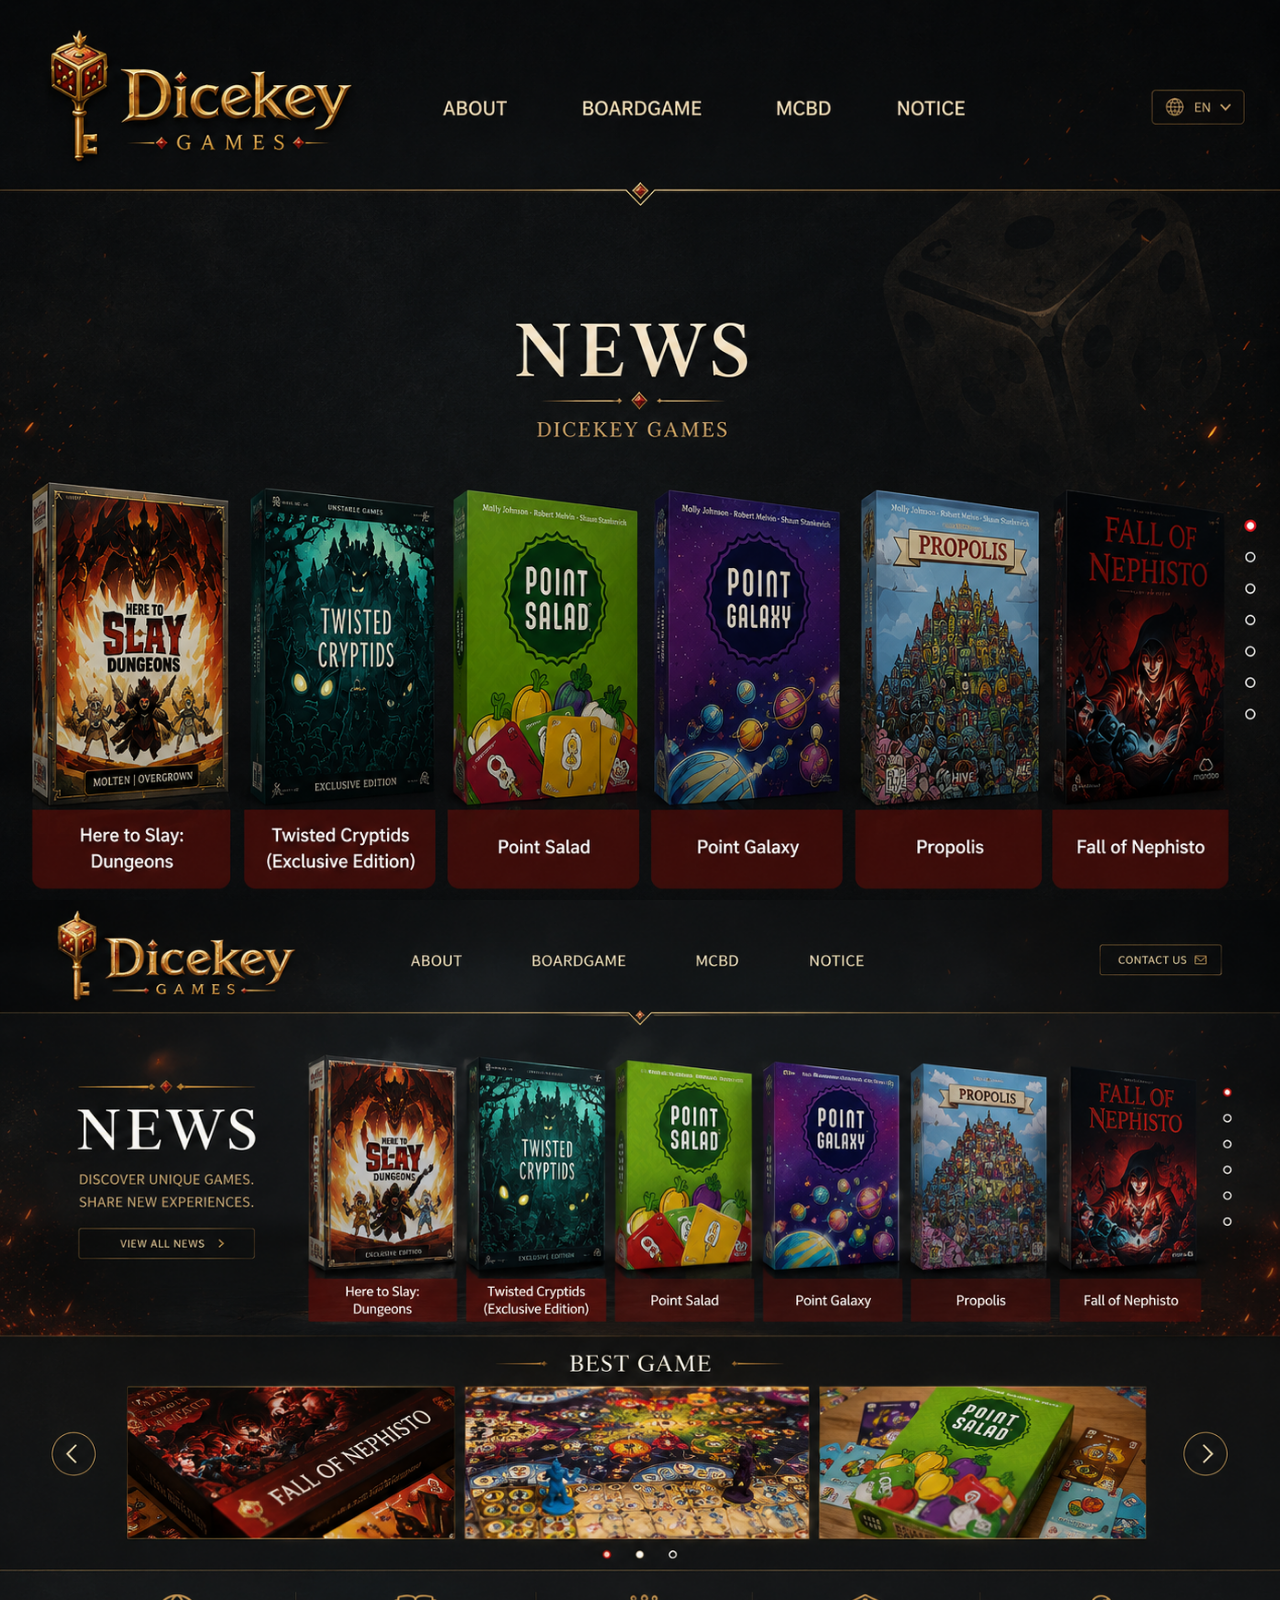
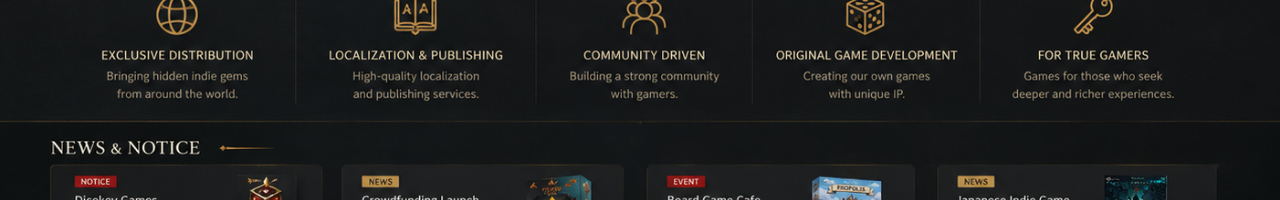
==== index.html @ 245e8b47 "Add files via upload" ====
<!DOCTYPE html>
<html lang="en">
<head>
  <meta charset="UTF-8" />
  <meta name="viewport" content="width=device-width, initial-scale=1.0" />
  <title>Dicekey Games</title>
  <link rel="stylesheet" href="style.css" />
</head>
<body>
  <main class="site">
    <section class="hero first" aria-label="Dicekey Games main news page"></section>
    <section class="hero second" aria-label="Dicekey Games detailed homepage section"></section>
  </main>
</body>
</html>
---- style.css ----
* {
  box-sizing: border-box;
}

html,
body {
  margin: 0;
  padding: 0;
  background: #050505;
  scroll-behavior: smooth;
}

body {
  overflow-x: hidden;
}

.site {
  width: 100%;
}

.hero {
  width: 100vw;
  min-height: 100vh;
  background-position: center top;
  background-repeat: no-repeat;
  background-size: cover;
}

.first {
  background-image: url("assets/first-view.png");
}

.second {
  background-image: url("assets/scroll-view.png");
}

@media (max-width: 900px) {
  .hero {
    min-height: 62vw;
    background-size: contain;
    background-color: #050505;
  }
}
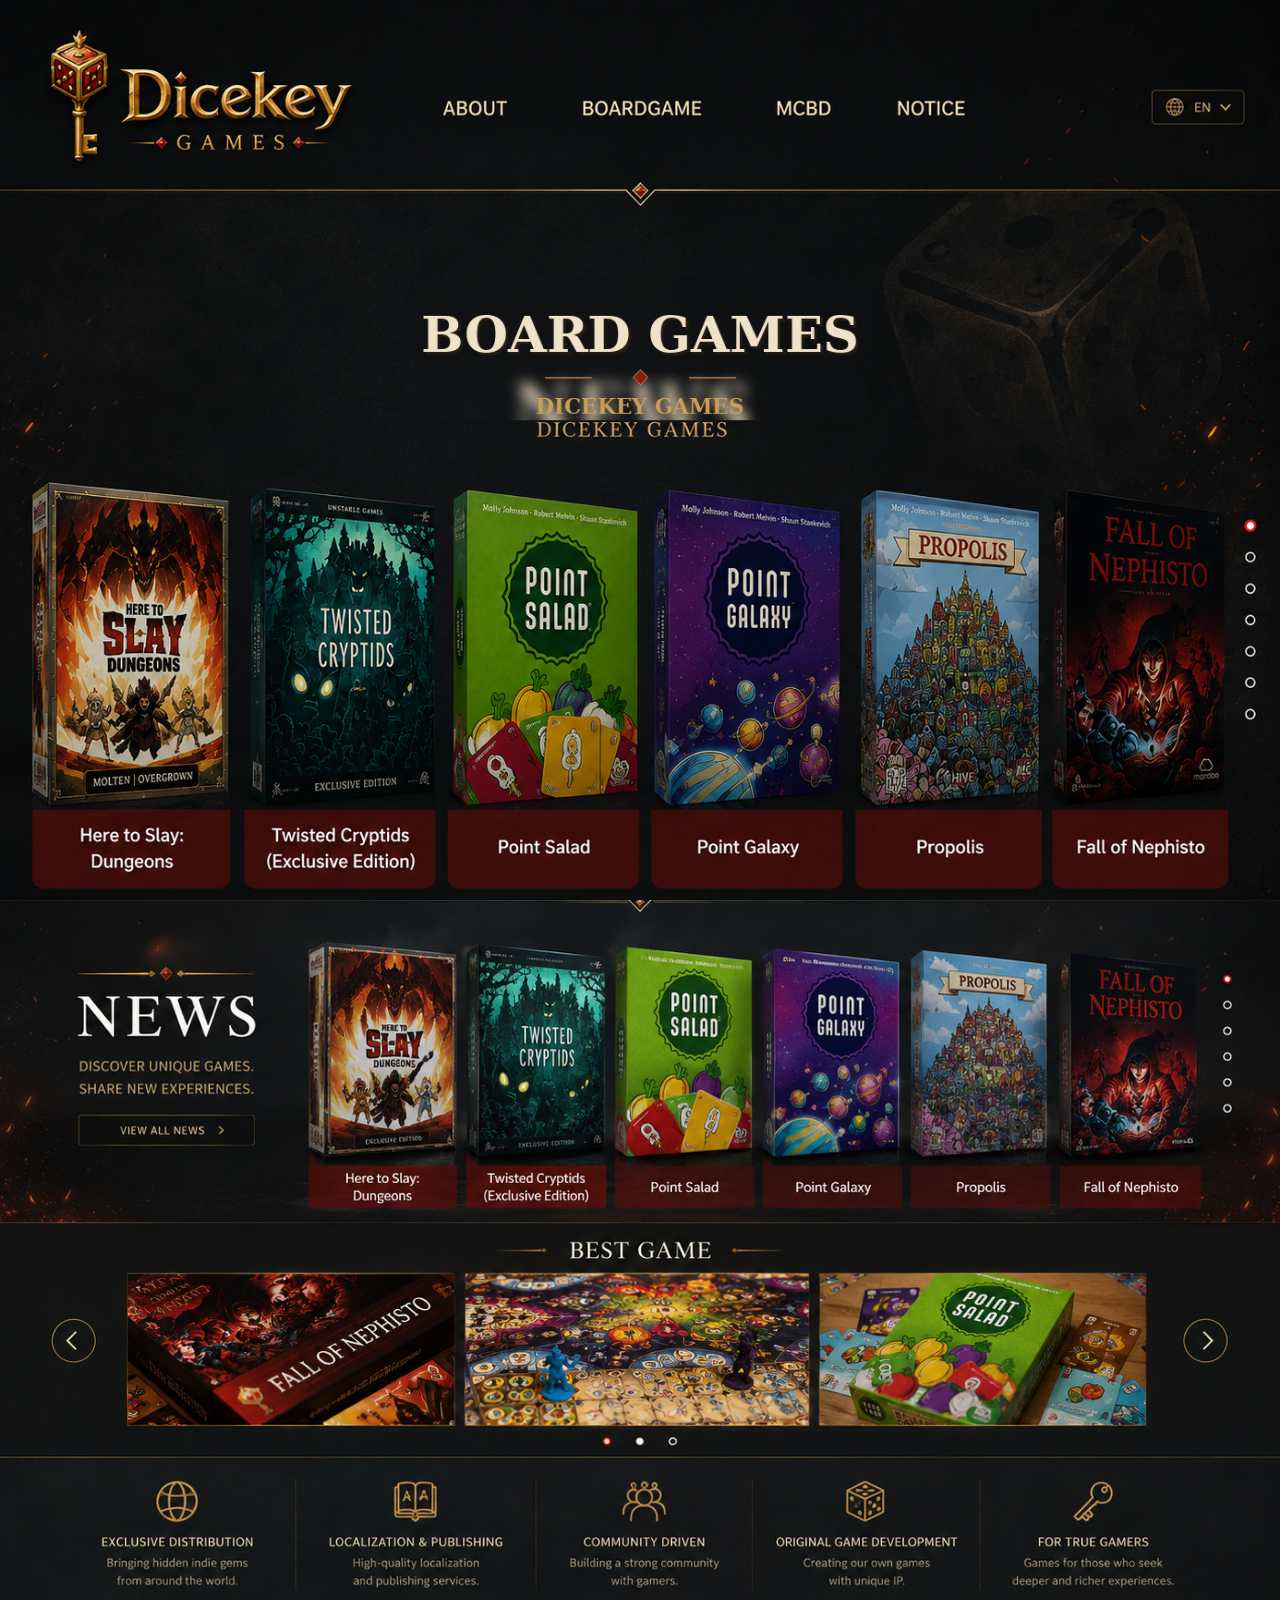
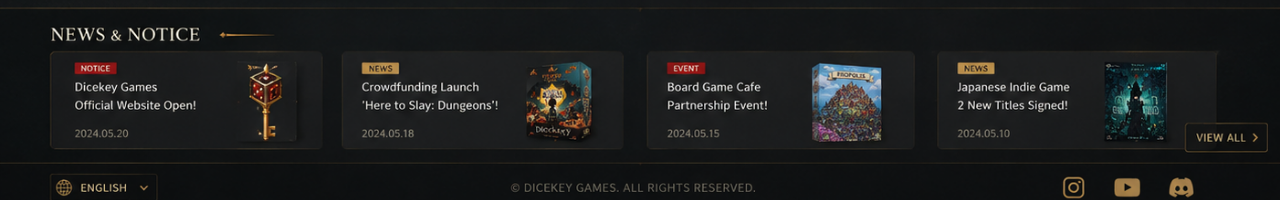
==== commit 2d9f9a21: "Add files via upload" ====
--- a/index.html
+++ b/index.html
@@ -6,9 +6,11 @@
   <title>Dicekey Games</title>
   <link rel="stylesheet" href="style.css" />
 </head>
-<body>
+<body class="home-page">
+  <a class="hotspot about-link" href="about.html" aria-label="Go to About Dicekey Games"></a>
+
   <main class="site">
-    <section class="hero first" aria-label="Dicekey Games main news page"></section>
+    <section class="hero first" aria-label="Dicekey Games board games page"></section>
     <section class="hero second" aria-label="Dicekey Games detailed homepage section"></section>
   </main>
 </body>
--- a/style.css
+++ b/style.css
@@ -1,43 +1,298 @@
-* {
-  box-sizing: border-box;
-}
-
-html,
-body {
+* { box-sizing: border-box; }
+
+html, body {
   margin: 0;
   padding: 0;
   background: #050505;
+  color: #f5ead0;
   scroll-behavior: smooth;
-}
-
-body {
-  overflow-x: hidden;
-}
-
-.site {
-  width: 100%;
-}
+  font-family: Georgia, 'Times New Roman', serif;
+}
+
+body { overflow-x: hidden; }
+
+.site { width: 100%; }
 
 .hero {
   width: 100vw;
-  min-height: 100vh;
   background-position: center top;
   background-repeat: no-repeat;
   background-size: cover;
 }
 
 .first {
+  min-height: 100vh;
   background-image: url("assets/first-view.png");
 }
 
 .second {
+  min-height: 100vh;
   background-image: url("assets/scroll-view.png");
+}
+
+.hotspot {
+  position: fixed;
+  z-index: 50;
+  display: block;
+  background: transparent;
+}
+
+.about-link {
+  left: 32.5vw;
+  top: 8.8vh;
+  width: 7.5vw;
+  height: 4vh;
+}
+
+.about-page {
+  min-height: 100vh;
+  background:
+    radial-gradient(circle at 80% 20%, rgba(146, 91, 31, 0.18), transparent 34%),
+    radial-gradient(circle at 8% 36%, rgba(142, 18, 15, 0.2), transparent 30%),
+    linear-gradient(180deg, #070707 0%, #11100e 52%, #050505 100%);
+}
+
+.about-page::before {
+  content: "";
+  position: fixed;
+  inset: 0;
+  pointer-events: none;
+  background-image: url("assets/first-view.png");
+  background-size: cover;
+  background-position: center top;
+  opacity: 0.16;
+  filter: blur(1px);
+}
+
+.about-header {
+  position: relative;
+  z-index: 2;
+  display: flex;
+  align-items: center;
+  justify-content: space-between;
+  padding: 34px 6vw 28px;
+  border-bottom: 1px solid rgba(194, 150, 78, 0.45);
+  background: rgba(6, 6, 6, 0.72);
+  backdrop-filter: blur(8px);
+}
+
+.brand {
+  display: flex;
+  align-items: center;
+  gap: 14px;
+  color: #d8a650;
+  text-decoration: none;
+  font-size: clamp(28px, 3.8vw, 54px);
+  font-weight: 700;
+  letter-spacing: 1px;
+  text-shadow: 0 0 18px rgba(209, 126, 33, 0.35);
+}
+
+.brand-icon {
+  color: #9f1310;
+  font-size: 24px;
+  border: 1px solid #c99a4f;
+  padding: 5px 8px;
+  transform: rotate(45deg);
+}
+
+.brand-text small {
+  display: block;
+  font-size: 14px;
+  letter-spacing: 10px;
+  color: #d6b36e;
+  margin-left: 8px;
+}
+
+.about-nav {
+  display: flex;
+  gap: 48px;
+  font-family: Arial, sans-serif;
+  font-weight: 700;
+  font-size: 15px;
+}
+
+.about-nav a,
+.contact-btn,
+.about-footer a {
+  color: #ead8a9;
+  text-decoration: none;
+}
+
+.contact-btn {
+  border: 1px solid rgba(208, 165, 83, 0.7);
+  padding: 12px 20px;
+  font-family: Arial, sans-serif;
+  font-size: 13px;
+  border-radius: 3px;
+}
+
+.about-main {
+  position: relative;
+  z-index: 1;
+  max-width: 1180px;
+  margin: 0 auto;
+  padding: 80px 28px 60px;
+}
+
+.about-hero {
+  text-align: center;
+  padding: 78px 40px 86px;
+  border: 1px solid rgba(201, 154, 79, 0.35);
+  background: linear-gradient(180deg, rgba(20, 17, 14, 0.86), rgba(8, 8, 8, 0.72));
+  box-shadow: 0 30px 80px rgba(0,0,0,0.5);
+}
+
+.eyebrow {
+  margin: 0 0 18px;
+  color: #c99a4f;
+  font-family: Arial, sans-serif;
+  font-size: 14px;
+  font-weight: 700;
+  letter-spacing: 4px;
+}
+
+.about-hero h1 {
+  margin: 0;
+  font-size: clamp(42px, 7vw, 86px);
+  line-height: 1.02;
+  color: #fff1d0;
+  text-shadow: 0 0 24px rgba(183, 91, 24, 0.32);
+}
+
+.lead {
+  max-width: 860px;
+  margin: 28px auto 0;
+  font-family: Arial, sans-serif;
+  font-size: 19px;
+  line-height: 1.75;
+  color: #d8d0c4;
+}
+
+.mission-grid {
+  display: grid;
+  grid-template-columns: repeat(4, 1fr);
+  gap: 18px;
+  margin: 34px 0;
+}
+
+.mission-grid article,
+.process-card,
+.quote-section {
+  background: rgba(18, 18, 17, 0.86);
+  border: 1px solid rgba(201, 154, 79, 0.28);
+  box-shadow: 0 18px 50px rgba(0,0,0,0.35);
+}
+
+.mission-grid article {
+  padding: 28px 24px;
+  min-height: 250px;
+}
+
+.mission-grid span {
+  display: inline-block;
+  color: #e04437;
+  font-family: Arial, sans-serif;
+  font-weight: 800;
+  margin-bottom: 20px;
+}
+
+.mission-grid h2,
+.strategy-section h2,
+.process-card h3,
+.quote-section h2 {
+  margin: 0 0 14px;
+  color: #fff0cc;
+}
+
+.mission-grid p,
+.strategy-section p,
+.process-card li,
+.quote-section p {
+  font-family: Arial, sans-serif;
+  line-height: 1.65;
+  color: #cfc7ba;
+}
+
+.strategy-section {
+  display: grid;
+  grid-template-columns: 1.1fr 0.9fr;
+  gap: 28px;
+  align-items: stretch;
+  margin-top: 34px;
+}
+
+.strategy-section > div:first-child {
+  padding: 44px;
+}
+
+.strategy-section h2 {
+  font-size: clamp(30px, 4vw, 52px);
+}
+
+.process-card {
+  padding: 38px;
+}
+
+.process-card ol {
+  margin: 18px 0 0;
+  padding-left: 22px;
+}
+
+.process-card li { margin-bottom: 14px; }
+
+.quote-section {
+  text-align: center;
+  margin-top: 34px;
+  padding: 54px 42px;
+}
+
+.quote-section h2 {
+  font-size: clamp(28px, 4.4vw, 52px);
+}
+
+.about-footer {
+  position: relative;
+  z-index: 2;
+  display: flex;
+  justify-content: space-between;
+  align-items: center;
+  padding: 28px 6vw;
+  border-top: 1px solid rgba(194, 150, 78, 0.35);
+  color: #9c8a68;
+  font-family: Arial, sans-serif;
+  font-size: 13px;
 }
 
 @media (max-width: 900px) {
   .hero {
-    min-height: 62vw;
+    min-height: 72vw;
     background-size: contain;
     background-color: #050505;
   }
-}
+
+  .about-link {
+    left: 31vw;
+    top: 5.8vw;
+    width: 12vw;
+    height: 4vw;
+  }
+
+  .about-header,
+  .about-footer {
+    flex-direction: column;
+    gap: 22px;
+    text-align: center;
+  }
+
+  .about-nav {
+    flex-wrap: wrap;
+    justify-content: center;
+    gap: 22px;
+  }
+
+  .mission-grid,
+  .strategy-section {
+    grid-template-columns: 1fr;
+  }
+}
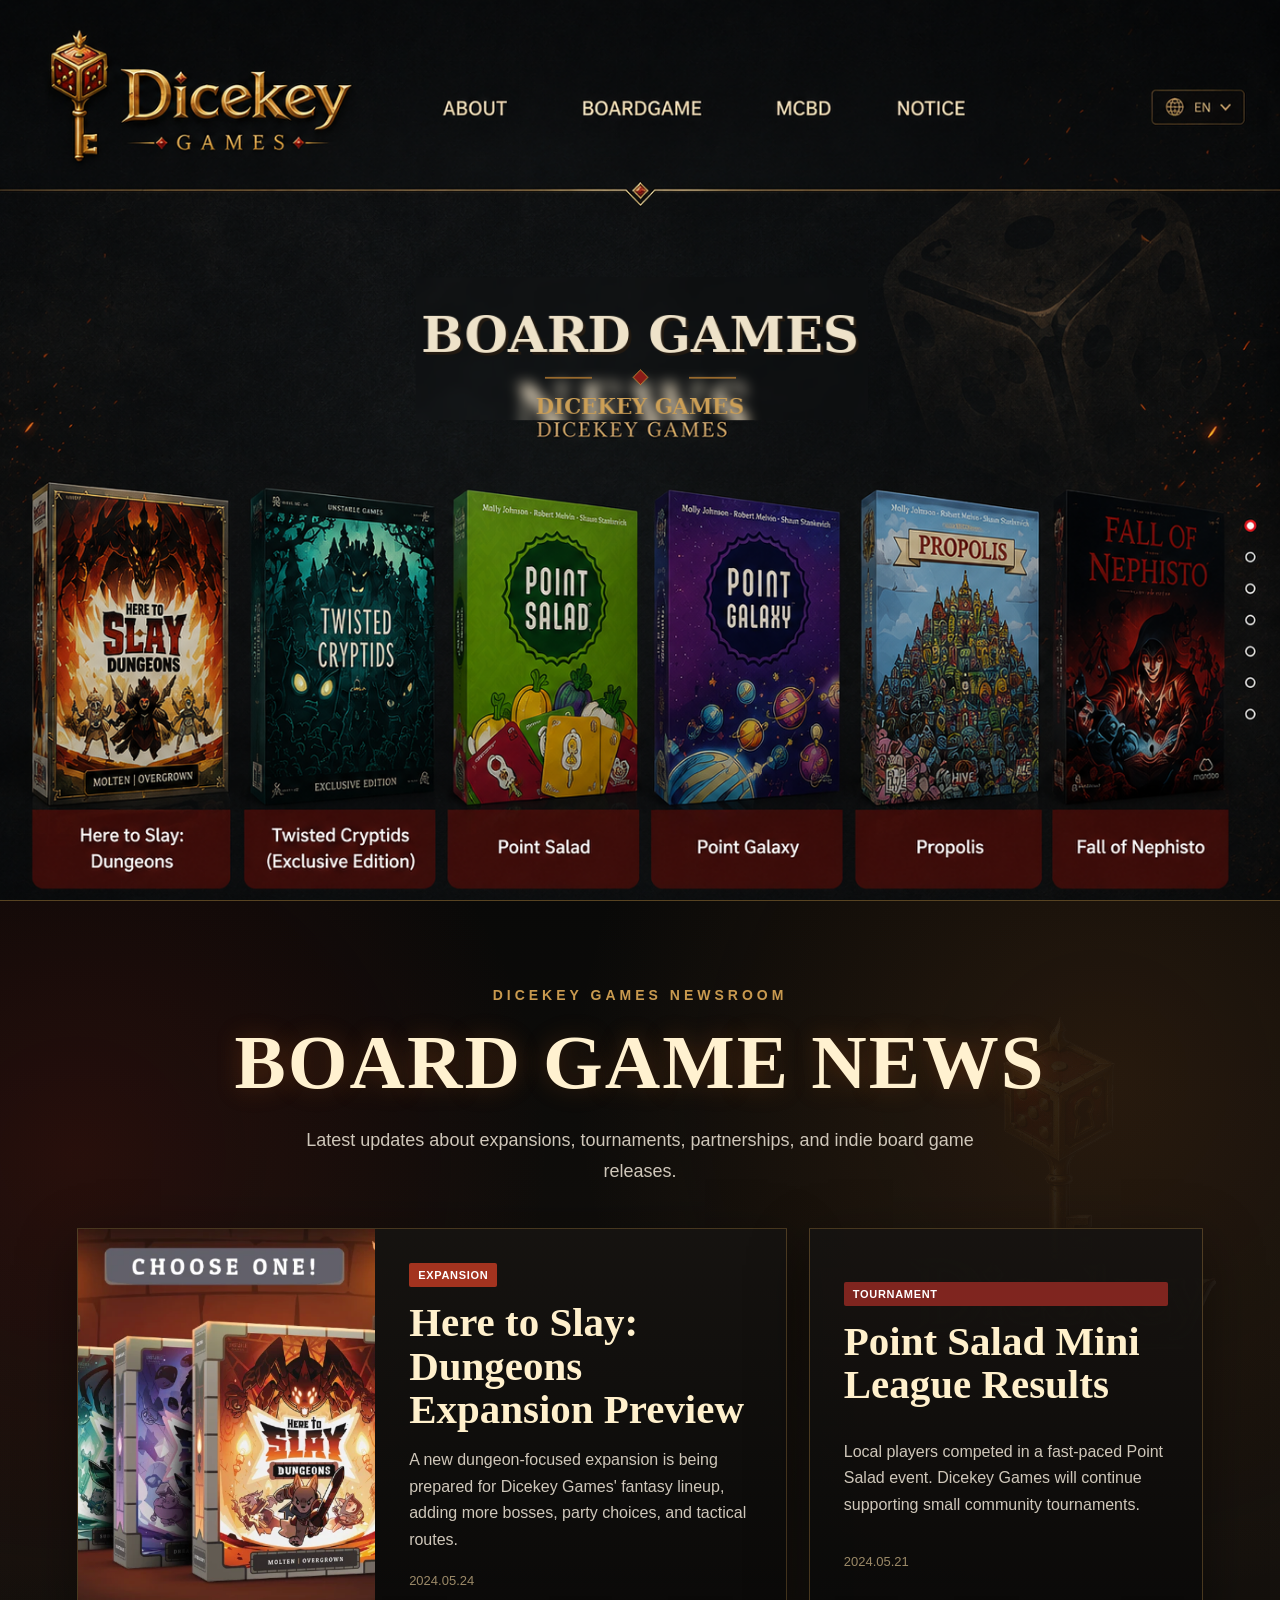
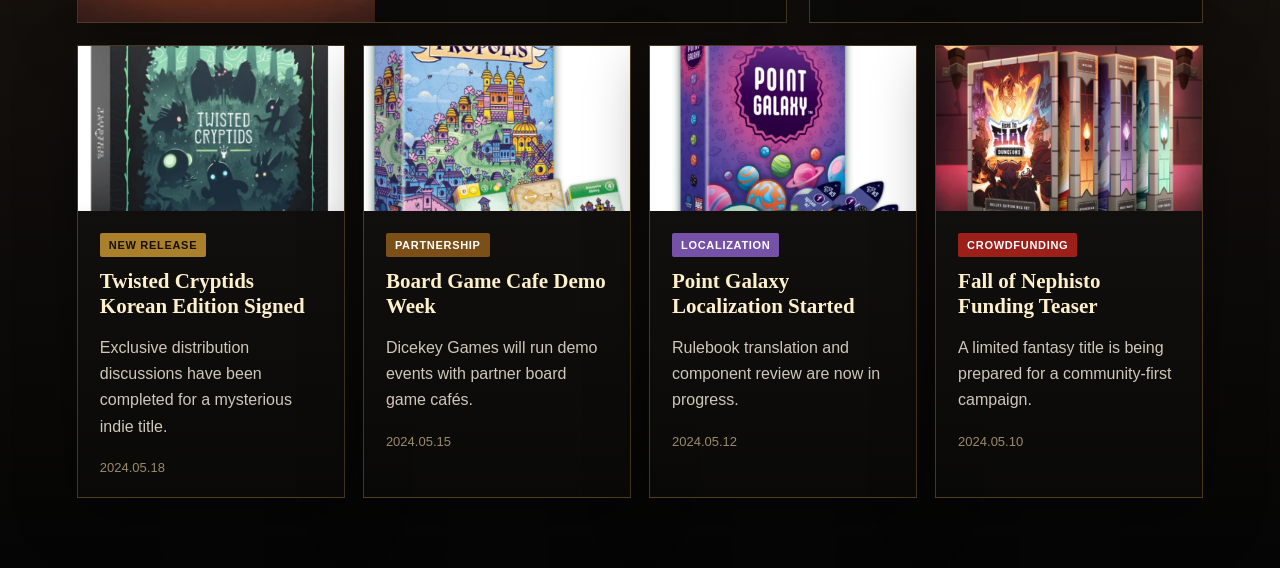
==== commit 432ce2fa: "Add files via upload" ====
--- a/index.html
+++ b/index.html
@@ -8,10 +8,78 @@
 </head>
 <body class="home-page">
   <a class="hotspot about-link" href="about.html" aria-label="Go to About Dicekey Games"></a>
+  <a class="hotspot boardgame-link" href="boardgame.html" aria-label="Go to Boardgame"></a>
+  <a class="hotspot mcbd-link" href="mcbd.html" aria-label="Go to MCBD"></a>
+  <a class="hotspot notice-link" href="notice.html" aria-label="Go to Notice"></a>
 
   <main class="site">
     <section class="hero first" aria-label="Dicekey Games board games page"></section>
-    <section class="hero second" aria-label="Dicekey Games detailed homepage section"></section>
+
+    <section class="board-news" aria-label="Board game news section">
+      <div class="news-inner">
+        <p class="eyebrow">DICEKEY GAMES NEWSROOM</p>
+        <h1>BOARD GAME NEWS</h1>
+        <p class="news-lead">Latest updates about expansions, tournaments, partnerships, and indie board game releases.</p>
+
+        <div class="news-grid-large">
+          <article class="feature-news">
+            <img src="assets/game-1.png" alt="Here to Slay Dungeons box" />
+            <div>
+              <span class="tag expansion">EXPANSION</span>
+              <h2>Here to Slay: Dungeons Expansion Preview</h2>
+              <p>A new dungeon-focused expansion is being prepared for Dicekey Games' fantasy lineup, adding more bosses, party choices, and tactical routes.</p>
+              <time>2024.05.24</time>
+            </div>
+          </article>
+
+          <article class="feature-news dark-card">
+            <span class="tag tournament">TOURNAMENT</span>
+            <h2>Point Salad Mini League Results</h2>
+            <p>Local players competed in a fast-paced Point Salad event. Dicekey Games will continue supporting small community tournaments.</p>
+            <time>2024.05.21</time>
+          </article>
+        </div>
+
+        <div class="news-cards">
+          <article>
+            <img src="assets/game-2.png" alt="Twisted Cryptids box" />
+            <div>
+              <span class="tag release">NEW RELEASE</span>
+              <h3>Twisted Cryptids Korean Edition Signed</h3>
+              <p>Exclusive distribution discussions have been completed for a mysterious indie title.</p>
+              <time>2024.05.18</time>
+            </div>
+          </article>
+          <article>
+            <img src="assets/game-5.png" alt="Propolis box" />
+            <div>
+              <span class="tag partnership">PARTNERSHIP</span>
+              <h3>Board Game Cafe Demo Week</h3>
+              <p>Dicekey Games will run demo events with partner board game cafés.</p>
+              <time>2024.05.15</time>
+            </div>
+          </article>
+          <article>
+            <img src="assets/game-4.png" alt="Point Galaxy box" />
+            <div>
+              <span class="tag localization">LOCALIZATION</span>
+              <h3>Point Galaxy Localization Started</h3>
+              <p>Rulebook translation and component review are now in progress.</p>
+              <time>2024.05.12</time>
+            </div>
+          </article>
+          <article>
+            <img src="assets/game-6.png" alt="Fall of Nephisto box" />
+            <div>
+              <span class="tag crowdfunding">CROWDFUNDING</span>
+              <h3>Fall of Nephisto Funding Teaser</h3>
+              <p>A limited fantasy title is being prepared for a community-first campaign.</p>
+              <time>2024.05.10</time>
+            </div>
+          </article>
+        </div>
+      </div>
+    </section>
   </main>
 </body>
 </html>
--- a/style.css
+++ b/style.css
@@ -296,3 +296,338 @@
     grid-template-columns: 1fr;
   }
 }
+
+/* ===== Revised multi-page structure ===== */
+.boardgame-link { left: 43vw; top: 8.8vh; width: 10vw; height: 4vh; }
+.mcbd-link { left: 57.2vw; top: 8.8vh; width: 6.5vw; height: 4vh; }
+.notice-link { left: 68vw; top: 8.8vh; width: 7.5vw; height: 4vh; }
+
+.sub-page {
+  min-height: 100vh;
+  background:
+    radial-gradient(circle at 82% 18%, rgba(143, 86, 28, 0.18), transparent 34%),
+    radial-gradient(circle at 8% 35%, rgba(150, 35, 22, 0.18), transparent 28%),
+    linear-gradient(180deg, #050505 0%, #12100d 50%, #050505 100%);
+  color: #f7ecd0;
+}
+.sub-page::before {
+  content: "";
+  position: fixed;
+  inset: 0;
+  pointer-events: none;
+  background-image: url("assets/first-view.png");
+  background-size: cover;
+  background-position: center top;
+  opacity: 0.12;
+  filter: blur(1.2px);
+}
+.page-header {
+  position: sticky;
+  top: 0;
+  z-index: 20;
+  display: grid;
+  grid-template-columns: 250px 1fr 150px;
+  align-items: center;
+  gap: 28px;
+  min-height: 112px;
+  padding: 12px 6vw;
+  border-bottom: 1px solid rgba(203, 155, 75, 0.45);
+  background: rgba(4, 4, 4, 0.88);
+  backdrop-filter: blur(10px);
+}
+.logo-link {
+  display: flex;
+  align-items: center;
+  height: 86px;
+  overflow: visible;
+  text-decoration: none;
+}
+.logo-link img {
+  display: block;
+  width: 220px;
+  height: 82px;
+  object-fit: contain;
+  object-position: left center;
+  filter: drop-shadow(0 0 10px rgba(204, 132, 34, 0.28));
+}
+.page-nav {
+  display: flex;
+  justify-content: center;
+  gap: clamp(24px, 5vw, 70px);
+  font-family: Arial, sans-serif;
+  font-weight: 800;
+  letter-spacing: .3px;
+}
+.page-nav a {
+  color: #ead8a9;
+  text-decoration: none;
+  transition: color .2s ease;
+}
+.page-nav a:hover { color: #f25445; }
+.contact-btn {
+  justify-self: end;
+  border: 1px solid rgba(208, 165, 83, 0.75);
+  padding: 14px 20px;
+  color: #ead8a9;
+  text-decoration: none;
+  font-family: Arial, sans-serif;
+  font-weight: 700;
+  font-size: 13px;
+  border-radius: 4px;
+  white-space: nowrap;
+}
+.page-main {
+  position: relative;
+  z-index: 1;
+  max-width: 1180px;
+  margin: 0 auto;
+  padding: 82px 28px 68px;
+}
+.intro-panel {
+  text-align: center;
+  padding: 76px 44px 82px;
+  border: 1px solid rgba(201, 154, 79, 0.38);
+  background: linear-gradient(180deg, rgba(20, 17, 14, 0.88), rgba(8, 8, 8, 0.72));
+  box-shadow: 0 30px 80px rgba(0,0,0,.5);
+}
+.intro-panel.compact { padding: 60px 42px; }
+.intro-panel h1 {
+  margin: 0;
+  font-size: clamp(42px, 7vw, 84px);
+  line-height: 1.03;
+  color: #fff1d0;
+  text-shadow: 0 0 24px rgba(183,91,24,.32);
+}
+.intro-panel.compact h1 { font-size: clamp(38px, 5.6vw, 68px); }
+.split-section {
+  display: grid;
+  grid-template-columns: 1.1fr .9fr;
+  gap: 28px;
+  margin-top: 34px;
+}
+.split-section > div:first-child,
+.timeline,
+.notice-list article,
+.game-grid article {
+  background: rgba(18,18,17,.88);
+  border: 1px solid rgba(201,154,79,.28);
+  box-shadow: 0 18px 50px rgba(0,0,0,.35);
+}
+.split-section > div:first-child { padding: 44px; }
+.split-section h2, .timeline h2 { font-size: clamp(30px,4vw,52px); margin: 0 0 18px; color: #fff0cc; }
+.game-grid {
+  display: grid;
+  grid-template-columns: repeat(3, 1fr);
+  gap: 22px;
+  margin-top: 34px;
+}
+.game-grid article { overflow: hidden; }
+.game-grid img {
+  width: 100%;
+  height: 330px;
+  object-fit: cover;
+  display: block;
+  background: #111;
+}
+.game-grid h2, .game-grid p { padding-left: 22px; padding-right: 22px; }
+.game-grid h2 { color: #fff0cc; margin: 22px 0 8px; }
+.game-grid p { color: #cfc7ba; font-family: Arial, sans-serif; line-height: 1.6; padding-bottom: 22px; }
+.strategy-cards article span { font-size: 28px; }
+.timeline {
+  margin-top: 34px;
+  padding: 42px;
+}
+.timeline div {
+  display: grid;
+  grid-template-columns: 70px 1fr;
+  align-items: center;
+  border-top: 1px solid rgba(201,154,79,.24);
+  padding: 18px 0;
+  font-family: Arial, sans-serif;
+}
+.timeline b { color: #e04437; font-size: 20px; }
+.timeline p { margin: 0; color: #d8d0c4; }
+.notice-list {
+  display: grid;
+  grid-template-columns: repeat(2, 1fr);
+  gap: 20px;
+  margin-top: 34px;
+}
+.notice-list article { padding: 28px; }
+.notice-list span {
+  display: inline-block;
+  padding: 5px 9px;
+  background: #9d1f19;
+  color: #fff;
+  font-family: Arial, sans-serif;
+  font-size: 12px;
+  font-weight: 800;
+  margin-bottom: 16px;
+}
+.notice-list h2 { margin: 0 0 16px; color: #fff0cc; }
+.notice-list p { margin: 0; color: #bba989; font-family: Arial, sans-serif; }
+.page-footer {
+  position: relative;
+  z-index: 2;
+  padding: 28px 6vw;
+  border-top: 1px solid rgba(194,150,78,.35);
+  color: #9c8a68;
+  text-align: center;
+  font-family: Arial, sans-serif;
+  font-size: 13px;
+}
+
+@media (max-width: 900px) {
+  .boardgame-link { left: 42vw; top: 5.8vw; width: 15vw; height: 4vw; }
+  .mcbd-link { left: 58vw; top: 5.8vw; width: 9vw; height: 4vw; }
+  .notice-link { left: 68vw; top: 5.8vw; width: 12vw; height: 4vw; }
+  .page-header { grid-template-columns: 1fr; justify-items: center; padding: 18px 20px; }
+  .logo-link img { width: 210px; height: 78px; }
+  .page-nav { flex-wrap: wrap; gap: 20px; }
+  .contact-btn { justify-self: center; }
+  .game-grid, .notice-list, .split-section { grid-template-columns: 1fr; }
+}
+
+/* ===== Homepage replacement: Board Game News section ===== */
+.board-news {
+  position: relative;
+  min-height: 100vh;
+  padding: 86px 6vw 70px;
+  background:
+    radial-gradient(circle at 86% 14%, rgba(147, 84, 32, .2), transparent 34%),
+    radial-gradient(circle at 6% 20%, rgba(154, 29, 20, .18), transparent 30%),
+    linear-gradient(180deg, #090908 0%, #15110d 52%, #050505 100%);
+  border-top: 1px solid rgba(203, 155, 75, 0.42);
+  overflow: hidden;
+}
+.board-news::before {
+  content: "";
+  position: absolute;
+  inset: 0;
+  background-image: url("assets/logo.png");
+  background-repeat: no-repeat;
+  background-position: 94% 12%;
+  background-size: 320px auto;
+  opacity: .055;
+  filter: blur(.3px);
+  pointer-events: none;
+}
+.news-inner {
+  position: relative;
+  z-index: 1;
+  max-width: 1180px;
+  margin: 0 auto;
+}
+.board-news h1 {
+  margin: 0;
+  text-align: center;
+  font-size: clamp(42px, 6vw, 82px);
+  letter-spacing: 2px;
+  color: #fff1d0;
+  text-shadow: 0 0 24px rgba(183, 91, 24, .32);
+}
+.board-news .eyebrow {
+  text-align: center;
+  margin-bottom: 16px;
+}
+.news-lead {
+  max-width: 680px;
+  margin: 18px auto 42px;
+  text-align: center;
+  font-family: Arial, sans-serif;
+  font-size: 18px;
+  line-height: 1.7;
+  color: #cfc7ba;
+}
+.news-grid-large {
+  display: grid;
+  grid-template-columns: 1.35fr .75fr;
+  gap: 22px;
+  margin-bottom: 22px;
+}
+.feature-news, .news-cards article {
+  background: linear-gradient(180deg, rgba(22, 19, 16, .94), rgba(9, 9, 8, .92));
+  border: 1px solid rgba(201, 154, 79, .32);
+  box-shadow: 0 18px 55px rgba(0, 0, 0, .42);
+  overflow: hidden;
+}
+.feature-news {
+  display: grid;
+  grid-template-columns: 42% 1fr;
+  min-height: 330px;
+}
+.feature-news img {
+  width: 100%;
+  height: 100%;
+  object-fit: cover;
+}
+.feature-news > div, .dark-card {
+  padding: 34px;
+}
+.dark-card {
+  display: flex;
+  flex-direction: column;
+  justify-content: center;
+}
+.feature-news h2 {
+  margin: 14px 0 16px;
+  font-size: clamp(28px, 3.2vw, 46px);
+  line-height: 1.06;
+  color: #fff0cc;
+}
+.feature-news p, .news-cards p {
+  font-family: Arial, sans-serif;
+  line-height: 1.65;
+  color: #cfc7ba;
+}
+.feature-news time, .news-cards time {
+  display: block;
+  margin-top: 20px;
+  font-family: Arial, sans-serif;
+  color: #9c8a68;
+  font-size: 13px;
+}
+.news-cards {
+  display: grid;
+  grid-template-columns: repeat(4, 1fr);
+  gap: 18px;
+}
+.news-cards article img {
+  width: 100%;
+  height: 165px;
+  object-fit: cover;
+  display: block;
+}
+.news-cards article div {
+  padding: 22px;
+}
+.news-cards h3 {
+  margin: 12px 0 10px;
+  color: #fff0cc;
+  font-size: 21px;
+  line-height: 1.18;
+}
+.tag {
+  display: inline-block;
+  padding: 6px 9px;
+  border-radius: 2px;
+  background: #8f1f18;
+  color: white;
+  font-family: Arial, sans-serif;
+  font-size: 11px;
+  font-weight: 800;
+  letter-spacing: .7px;
+}
+.tag.expansion { background: #a3331f; }
+.tag.tournament { background: #7f251f; }
+.tag.release { background: #aa812a; color: #170f09; }
+.tag.partnership { background: #7c4f18; }
+.tag.localization { background: #7552a8; }
+.tag.crowdfunding { background: #9d1f19; }
+
+@media (max-width: 900px) {
+  .board-news { padding: 62px 22px; }
+  .news-grid-large, .feature-news, .news-cards { grid-template-columns: 1fr; }
+  .feature-news img { height: 260px; }
+  .news-cards article img { height: 230px; }
+}
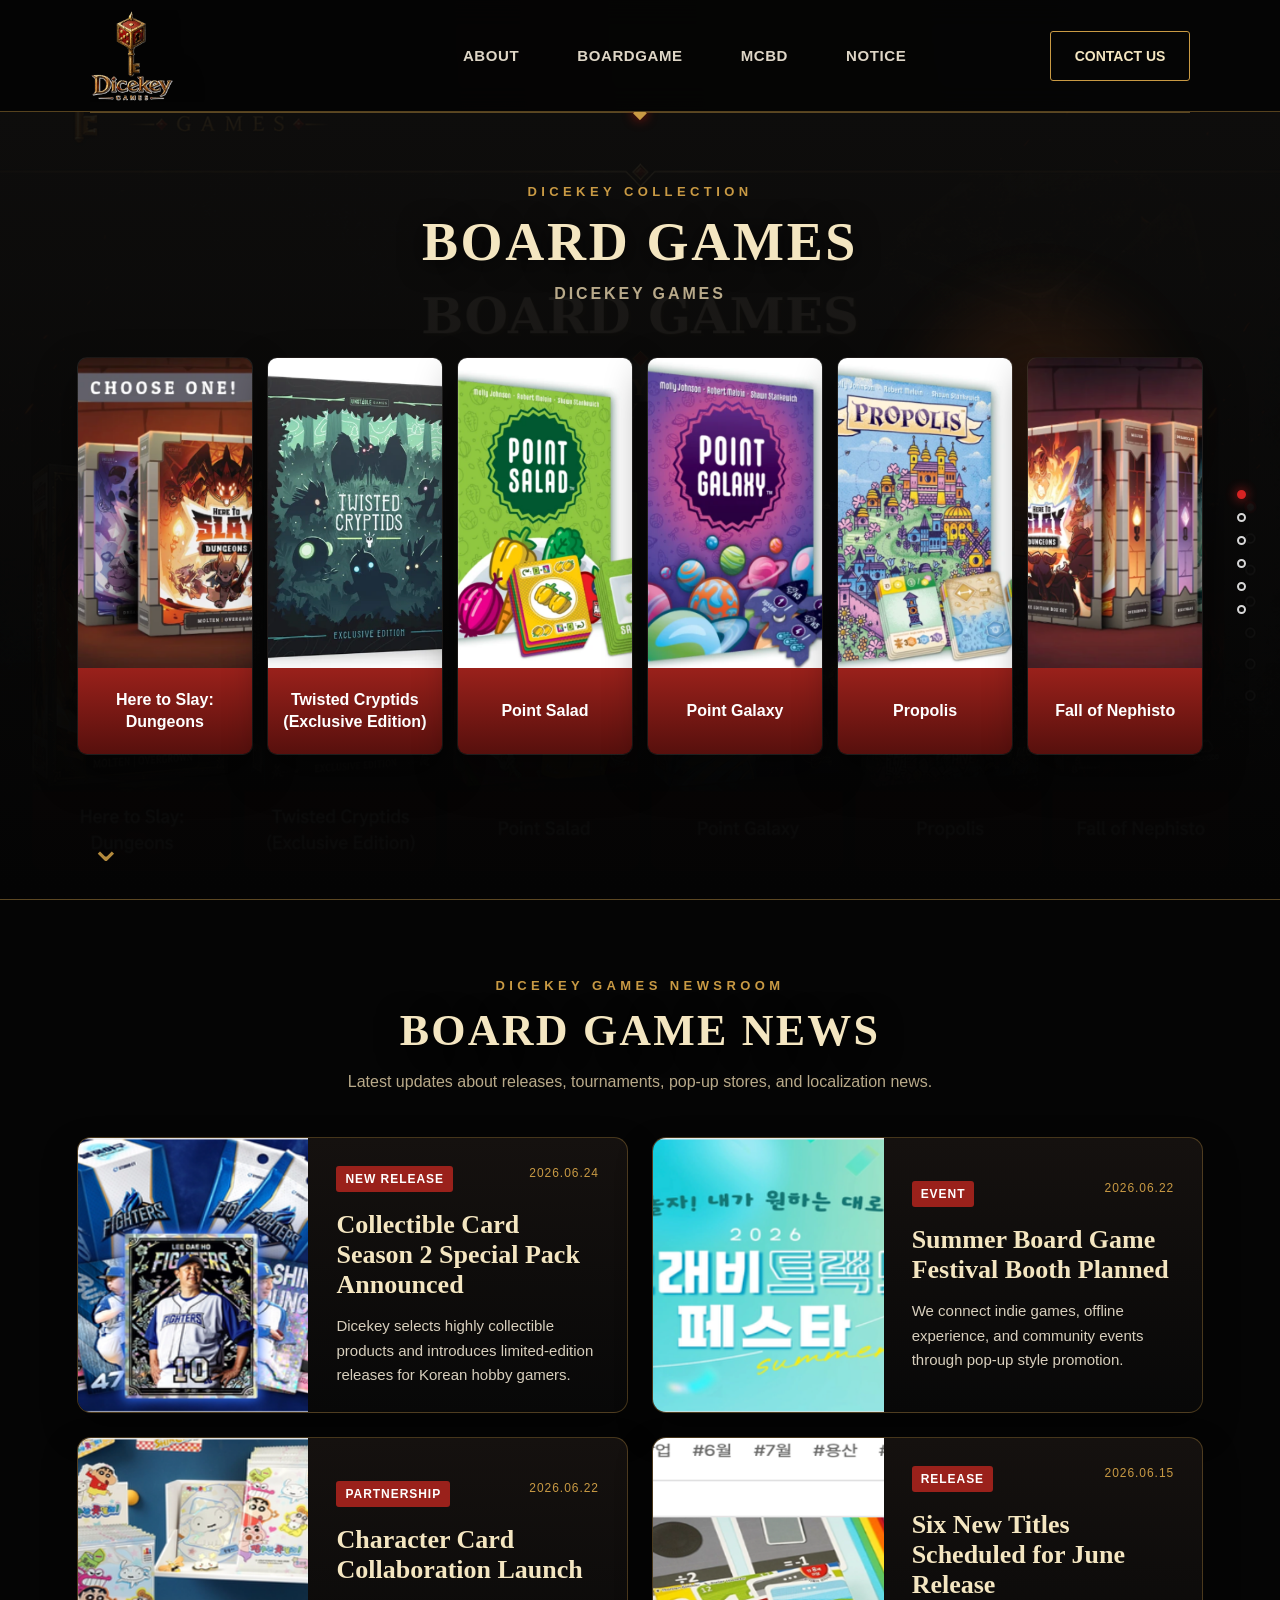
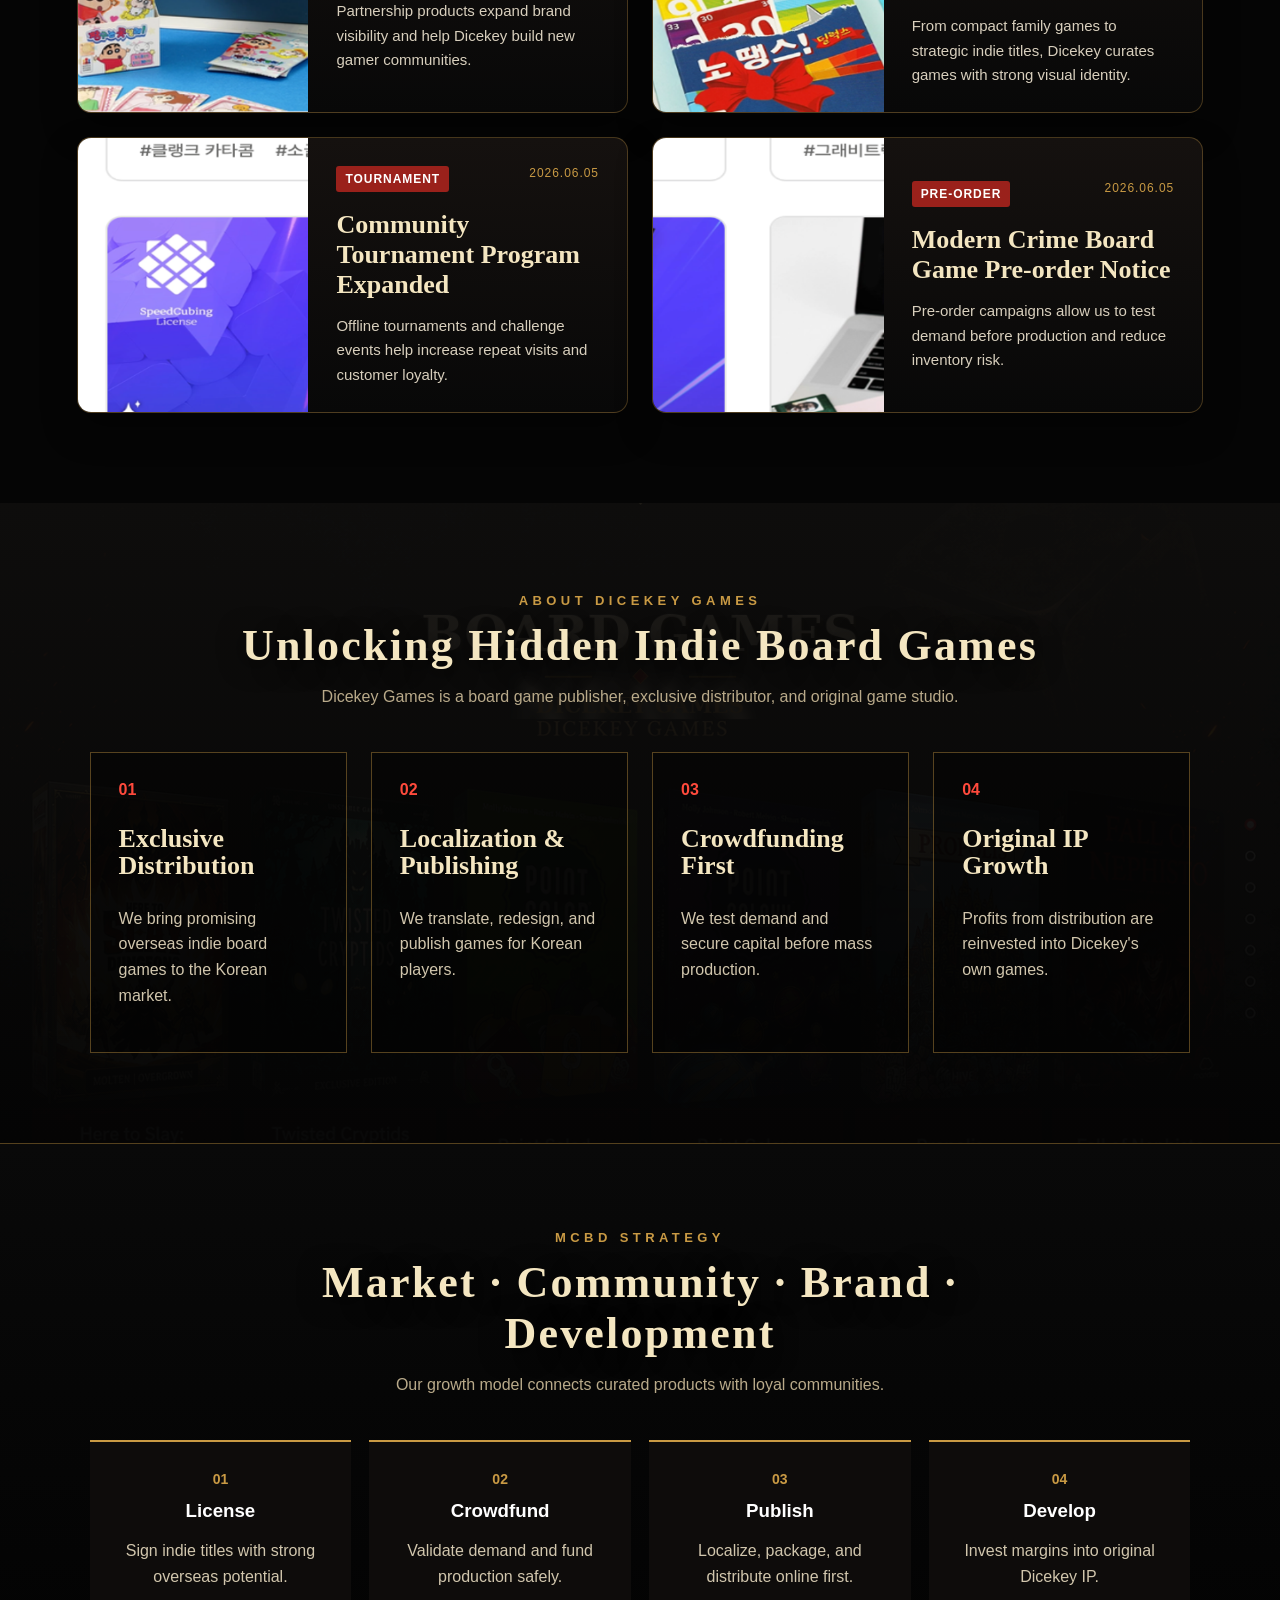
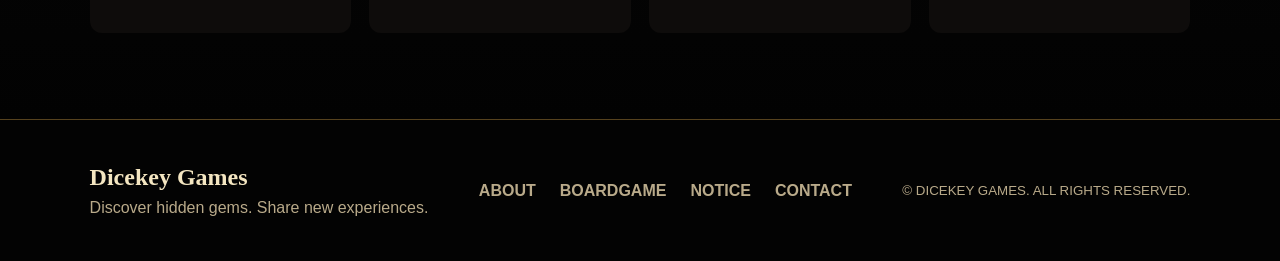
==== commit f11193af: "Add files via upload" ====
--- a/index.html
+++ b/index.html
@@ -5,81 +5,169 @@
   <meta name="viewport" content="width=device-width, initial-scale=1.0" />
   <title>Dicekey Games</title>
   <link rel="stylesheet" href="style.css" />
+  <script defer src="script.js"></script>
 </head>
-<body class="home-page">
-  <a class="hotspot about-link" href="about.html" aria-label="Go to About Dicekey Games"></a>
-  <a class="hotspot boardgame-link" href="boardgame.html" aria-label="Go to Boardgame"></a>
-  <a class="hotspot mcbd-link" href="mcbd.html" aria-label="Go to MCBD"></a>
-  <a class="hotspot notice-link" href="notice.html" aria-label="Go to Notice"></a>
+<body>
+  <header class="site-header">
+    <a class="brand" href="#home" aria-label="Dicekey Games Home">
+      <img src="assets/logo.png" alt="Dicekey Games logo" />
+    </a>
+    <nav class="main-nav" aria-label="Main navigation">
+      <a href="#about">ABOUT</a>
+      <a href="#boardgame">BOARDGAME</a>
+      <a href="#mcbd">MCBD</a>
+      <a href="#notice">NOTICE</a>
+    </nav>
+    <a class="contact-btn" href="#contact">CONTACT US</a>
+  </header>
 
-  <main class="site">
-    <section class="hero first" aria-label="Dicekey Games board games page"></section>
+  <main id="home">
+    <section id="boardgame" class="hero-section section-dark">
+      <div class="ornament top"></div>
+      <div class="hero-title">
+        <p>DICEKEY COLLECTION</p>
+        <h1>BOARD GAMES</h1>
+        <span>DICEKEY GAMES</span>
+      </div>
 
-    <section class="board-news" aria-label="Board game news section">
-      <div class="news-inner">
-        <p class="eyebrow">DICEKEY GAMES NEWSROOM</p>
-        <h1>BOARD GAME NEWS</h1>
-        <p class="news-lead">Latest updates about expansions, tournaments, partnerships, and indie board game releases.</p>
+      <div class="game-row">
+        <article class="game-card">
+          <img src="assets/game-1.png" alt="Here to Slay: Dungeons" />
+          <h3>Here to Slay:<br>Dungeons</h3>
+        </article>
+        <article class="game-card">
+          <img src="assets/game-2.png" alt="Twisted Cryptids Exclusive Edition" />
+          <h3>Twisted Cryptids<br>(Exclusive Edition)</h3>
+        </article>
+        <article class="game-card">
+          <img src="assets/game-3.png" alt="Point Salad" />
+          <h3>Point Salad</h3>
+        </article>
+        <article class="game-card">
+          <img src="assets/game-4.png" alt="Point Galaxy" />
+          <h3>Point Galaxy</h3>
+        </article>
+        <article class="game-card">
+          <img src="assets/game-5.png" alt="Propolis" />
+          <h3>Propolis</h3>
+        </article>
+        <article class="game-card">
+          <img src="assets/game-6.png" alt="Fall of Nephisto" />
+          <h3>Fall of Nephisto</h3>
+        </article>
+      </div>
 
-        <div class="news-grid-large">
-          <article class="feature-news">
-            <img src="assets/game-1.png" alt="Here to Slay Dungeons box" />
-            <div>
-              <span class="tag expansion">EXPANSION</span>
-              <h2>Here to Slay: Dungeons Expansion Preview</h2>
-              <p>A new dungeon-focused expansion is being prepared for Dicekey Games' fantasy lineup, adding more bosses, party choices, and tactical routes.</p>
-              <time>2024.05.24</time>
-            </div>
-          </article>
+      <div class="side-dots" aria-hidden="true">
+        <span class="active"></span><span></span><span></span><span></span><span></span><span></span>
+      </div>
+      <a class="scroll-hint" href="#notice" aria-label="Scroll to news">⌄</a>
+    </section>
 
-          <article class="feature-news dark-card">
-            <span class="tag tournament">TOURNAMENT</span>
-            <h2>Point Salad Mini League Results</h2>
-            <p>Local players competed in a fast-paced Point Salad event. Dicekey Games will continue supporting small community tournaments.</p>
-            <time>2024.05.21</time>
-          </article>
-        </div>
+    <section id="notice" class="news-section">
+      <div class="section-heading wide-heading">
+        <p>DICEKEY GAMES NEWSROOM</p>
+        <h2>BOARD GAME NEWS</h2>
+        <span>Latest updates about releases, tournaments, pop-up stores, and localization news.</span>
+      </div>
 
-        <div class="news-cards">
-          <article>
-            <img src="assets/game-2.png" alt="Twisted Cryptids box" />
-            <div>
-              <span class="tag release">NEW RELEASE</span>
-              <h3>Twisted Cryptids Korean Edition Signed</h3>
-              <p>Exclusive distribution discussions have been completed for a mysterious indie title.</p>
-              <time>2024.05.18</time>
-            </div>
-          </article>
-          <article>
-            <img src="assets/game-5.png" alt="Propolis box" />
-            <div>
-              <span class="tag partnership">PARTNERSHIP</span>
-              <h3>Board Game Cafe Demo Week</h3>
-              <p>Dicekey Games will run demo events with partner board game cafés.</p>
-              <time>2024.05.15</time>
-            </div>
-          </article>
-          <article>
-            <img src="assets/game-4.png" alt="Point Galaxy box" />
-            <div>
-              <span class="tag localization">LOCALIZATION</span>
-              <h3>Point Galaxy Localization Started</h3>
-              <p>Rulebook translation and component review are now in progress.</p>
-              <time>2024.05.12</time>
-            </div>
-          </article>
-          <article>
-            <img src="assets/game-6.png" alt="Fall of Nephisto box" />
-            <div>
-              <span class="tag crowdfunding">CROWDFUNDING</span>
-              <h3>Fall of Nephisto Funding Teaser</h3>
-              <p>A limited fantasy title is being prepared for a community-first campaign.</p>
-              <time>2024.05.10</time>
-            </div>
-          </article>
-        </div>
+      <div class="news-grid">
+        <article class="news-card large">
+          <img src="assets/news-1.png" alt="Baseball collectible card news" />
+          <div class="news-body">
+            <div class="news-meta"><b>NEW RELEASE</b><span>2026.06.24</span></div>
+            <h3>Collectible Card Season 2 Special Pack Announced</h3>
+            <p>Dicekey selects highly collectible products and introduces limited-edition releases for Korean hobby gamers.</p>
+          </div>
+        </article>
+
+        <article class="news-card large">
+          <img src="assets/news-2.png" alt="Board game summer festival news" />
+          <div class="news-body">
+            <div class="news-meta"><b>EVENT</b><span>2026.06.22</span></div>
+            <h3>Summer Board Game Festival Booth Planned</h3>
+            <p>We connect indie games, offline experience, and community events through pop-up style promotion.</p>
+          </div>
+        </article>
+
+        <article class="news-card large">
+          <img src="assets/news-3.png" alt="Character collection card news" />
+          <div class="news-body">
+            <div class="news-meta"><b>PARTNERSHIP</b><span>2026.06.22</span></div>
+            <h3>Character Card Collaboration Launch</h3>
+            <p>Partnership products expand brand visibility and help Dicekey build new gamer communities.</p>
+          </div>
+        </article>
+
+        <article class="news-card large">
+          <img src="assets/news-4.png" alt="Board game release schedule" />
+          <div class="news-body">
+            <div class="news-meta"><b>RELEASE</b><span>2026.06.15</span></div>
+            <h3>Six New Titles Scheduled for June Release</h3>
+            <p>From compact family games to strategic indie titles, Dicekey curates games with strong visual identity.</p>
+          </div>
+        </article>
+
+        <article class="news-card large">
+          <img src="assets/news-5.png" alt="Speed cube championship news" />
+          <div class="news-body">
+            <div class="news-meta"><b>TOURNAMENT</b><span>2026.06.05</span></div>
+            <h3>Community Tournament Program Expanded</h3>
+            <p>Offline tournaments and challenge events help increase repeat visits and customer loyalty.</p>
+          </div>
+        </article>
+
+        <article class="news-card large">
+          <img src="assets/news-6.png" alt="Board game preorder news" />
+          <div class="news-body">
+            <div class="news-meta"><b>PRE-ORDER</b><span>2026.06.05</span></div>
+            <h3>Modern Crime Board Game Pre-order Notice</h3>
+            <p>Pre-order campaigns allow us to test demand before production and reduce inventory risk.</p>
+          </div>
+        </article>
+      </div>
+    </section>
+
+    <section id="about" class="about-section section-dark">
+      <div class="section-heading">
+        <p>ABOUT DICEKEY GAMES</p>
+        <h2>Unlocking Hidden Indie Board Games</h2>
+        <span>Dicekey Games is a board game publisher, exclusive distributor, and original game studio.</span>
+      </div>
+      <div class="feature-grid">
+        <article><b>01</b><h3>Exclusive Distribution</h3><p>We bring promising overseas indie board games to the Korean market.</p></article>
+        <article><b>02</b><h3>Localization & Publishing</h3><p>We translate, redesign, and publish games for Korean players.</p></article>
+        <article><b>03</b><h3>Crowdfunding First</h3><p>We test demand and secure capital before mass production.</p></article>
+        <article><b>04</b><h3>Original IP Growth</h3><p>Profits from distribution are reinvested into Dicekey's own games.</p></article>
+      </div>
+    </section>
+
+    <section id="mcbd" class="process-section">
+      <div class="section-heading">
+        <p>MCBD STRATEGY</p>
+        <h2>Market · Community · Brand · Development</h2>
+        <span>Our growth model connects curated products with loyal communities.</span>
+      </div>
+      <div class="process-line">
+        <div><strong>01</strong><h3>License</h3><p>Sign indie titles with strong overseas potential.</p></div>
+        <div><strong>02</strong><h3>Crowdfund</h3><p>Validate demand and fund production safely.</p></div>
+        <div><strong>03</strong><h3>Publish</h3><p>Localize, package, and distribute online first.</p></div>
+        <div><strong>04</strong><h3>Develop</h3><p>Invest margins into original Dicekey IP.</p></div>
       </div>
     </section>
   </main>
+
+  <footer id="contact" class="site-footer">
+    <div>
+      <h2>Dicekey Games</h2>
+      <p>Discover hidden gems. Share new experiences.</p>
+    </div>
+    <div class="footer-links">
+      <a href="#about">ABOUT</a>
+      <a href="#boardgame">BOARDGAME</a>
+      <a href="#notice">NOTICE</a>
+      <a href="mailto:contact@dicekeygames.kr">CONTACT</a>
+    </div>
+    <small>© DICEKEY GAMES. ALL RIGHTS RESERVED.</small>
+  </footer>
 </body>
 </html>
--- a/style.css
+++ b/style.css
@@ -1,633 +1,26 @@
-* { box-sizing: border-box; }
-
-html, body {
-  margin: 0;
-  padding: 0;
-  background: #050505;
-  color: #f5ead0;
-  scroll-behavior: smooth;
-  font-family: Georgia, 'Times New Roman', serif;
+:root{
+  --bg:#050505;
+  --panel:#10100f;
+  --panel2:#16120f;
+  --gold:#c99a44;
+  --gold-soft:#f4e6c1;
+  --red:#6f1410;
+  --red2:#9a211b;
+  --text:#f6eddc;
+  --muted:#b9aa8a;
+  --line:rgba(201,154,68,.42);
 }
-
-body { overflow-x: hidden; }
-
-.site { width: 100%; }
-
-.hero {
-  width: 100vw;
-  background-position: center top;
-  background-repeat: no-repeat;
-  background-size: cover;
-}
-
-.first {
-  min-height: 100vh;
-  background-image: url("assets/first-view.png");
-}
-
-.second {
-  min-height: 100vh;
-  background-image: url("assets/scroll-view.png");
-}
-
-.hotspot {
-  position: fixed;
-  z-index: 50;
-  display: block;
-  background: transparent;
-}
-
-.about-link {
-  left: 32.5vw;
-  top: 8.8vh;
-  width: 7.5vw;
-  height: 4vh;
-}
-
-.about-page {
-  min-height: 100vh;
-  background:
-    radial-gradient(circle at 80% 20%, rgba(146, 91, 31, 0.18), transparent 34%),
-    radial-gradient(circle at 8% 36%, rgba(142, 18, 15, 0.2), transparent 30%),
-    linear-gradient(180deg, #070707 0%, #11100e 52%, #050505 100%);
-}
-
-.about-page::before {
-  content: "";
-  position: fixed;
-  inset: 0;
-  pointer-events: none;
-  background-image: url("assets/first-view.png");
-  background-size: cover;
-  background-position: center top;
-  opacity: 0.16;
-  filter: blur(1px);
-}
-
-.about-header {
-  position: relative;
-  z-index: 2;
-  display: flex;
-  align-items: center;
-  justify-content: space-between;
-  padding: 34px 6vw 28px;
-  border-bottom: 1px solid rgba(194, 150, 78, 0.45);
-  background: rgba(6, 6, 6, 0.72);
-  backdrop-filter: blur(8px);
-}
-
-.brand {
-  display: flex;
-  align-items: center;
-  gap: 14px;
-  color: #d8a650;
-  text-decoration: none;
-  font-size: clamp(28px, 3.8vw, 54px);
-  font-weight: 700;
-  letter-spacing: 1px;
-  text-shadow: 0 0 18px rgba(209, 126, 33, 0.35);
-}
-
-.brand-icon {
-  color: #9f1310;
-  font-size: 24px;
-  border: 1px solid #c99a4f;
-  padding: 5px 8px;
-  transform: rotate(45deg);
-}
-
-.brand-text small {
-  display: block;
-  font-size: 14px;
-  letter-spacing: 10px;
-  color: #d6b36e;
-  margin-left: 8px;
-}
-
-.about-nav {
-  display: flex;
-  gap: 48px;
-  font-family: Arial, sans-serif;
-  font-weight: 700;
-  font-size: 15px;
-}
-
-.about-nav a,
-.contact-btn,
-.about-footer a {
-  color: #ead8a9;
-  text-decoration: none;
-}
-
-.contact-btn {
-  border: 1px solid rgba(208, 165, 83, 0.7);
-  padding: 12px 20px;
-  font-family: Arial, sans-serif;
-  font-size: 13px;
-  border-radius: 3px;
-}
-
-.about-main {
-  position: relative;
-  z-index: 1;
-  max-width: 1180px;
-  margin: 0 auto;
-  padding: 80px 28px 60px;
-}
-
-.about-hero {
-  text-align: center;
-  padding: 78px 40px 86px;
-  border: 1px solid rgba(201, 154, 79, 0.35);
-  background: linear-gradient(180deg, rgba(20, 17, 14, 0.86), rgba(8, 8, 8, 0.72));
-  box-shadow: 0 30px 80px rgba(0,0,0,0.5);
-}
-
-.eyebrow {
-  margin: 0 0 18px;
-  color: #c99a4f;
-  font-family: Arial, sans-serif;
-  font-size: 14px;
-  font-weight: 700;
-  letter-spacing: 4px;
-}
-
-.about-hero h1 {
-  margin: 0;
-  font-size: clamp(42px, 7vw, 86px);
-  line-height: 1.02;
-  color: #fff1d0;
-  text-shadow: 0 0 24px rgba(183, 91, 24, 0.32);
-}
-
-.lead {
-  max-width: 860px;
-  margin: 28px auto 0;
-  font-family: Arial, sans-serif;
-  font-size: 19px;
-  line-height: 1.75;
-  color: #d8d0c4;
-}
-
-.mission-grid {
-  display: grid;
-  grid-template-columns: repeat(4, 1fr);
-  gap: 18px;
-  margin: 34px 0;
-}
-
-.mission-grid article,
-.process-card,
-.quote-section {
-  background: rgba(18, 18, 17, 0.86);
-  border: 1px solid rgba(201, 154, 79, 0.28);
-  box-shadow: 0 18px 50px rgba(0,0,0,0.35);
-}
-
-.mission-grid article {
-  padding: 28px 24px;
-  min-height: 250px;
-}
-
-.mission-grid span {
-  display: inline-block;
-  color: #e04437;
-  font-family: Arial, sans-serif;
-  font-weight: 800;
-  margin-bottom: 20px;
-}
-
-.mission-grid h2,
-.strategy-section h2,
-.process-card h3,
-.quote-section h2 {
-  margin: 0 0 14px;
-  color: #fff0cc;
-}
-
-.mission-grid p,
-.strategy-section p,
-.process-card li,
-.quote-section p {
-  font-family: Arial, sans-serif;
-  line-height: 1.65;
-  color: #cfc7ba;
-}
-
-.strategy-section {
-  display: grid;
-  grid-template-columns: 1.1fr 0.9fr;
-  gap: 28px;
-  align-items: stretch;
-  margin-top: 34px;
-}
-
-.strategy-section > div:first-child {
-  padding: 44px;
-}
-
-.strategy-section h2 {
-  font-size: clamp(30px, 4vw, 52px);
-}
-
-.process-card {
-  padding: 38px;
-}
-
-.process-card ol {
-  margin: 18px 0 0;
-  padding-left: 22px;
-}
-
-.process-card li { margin-bottom: 14px; }
-
-.quote-section {
-  text-align: center;
-  margin-top: 34px;
-  padding: 54px 42px;
-}
-
-.quote-section h2 {
-  font-size: clamp(28px, 4.4vw, 52px);
-}
-
-.about-footer {
-  position: relative;
-  z-index: 2;
-  display: flex;
-  justify-content: space-between;
-  align-items: center;
-  padding: 28px 6vw;
-  border-top: 1px solid rgba(194, 150, 78, 0.35);
-  color: #9c8a68;
-  font-family: Arial, sans-serif;
-  font-size: 13px;
-}
-
-@media (max-width: 900px) {
-  .hero {
-    min-height: 72vw;
-    background-size: contain;
-    background-color: #050505;
-  }
-
-  .about-link {
-    left: 31vw;
-    top: 5.8vw;
-    width: 12vw;
-    height: 4vw;
-  }
-
-  .about-header,
-  .about-footer {
-    flex-direction: column;
-    gap: 22px;
-    text-align: center;
-  }
-
-  .about-nav {
-    flex-wrap: wrap;
-    justify-content: center;
-    gap: 22px;
-  }
-
-  .mission-grid,
-  .strategy-section {
-    grid-template-columns: 1fr;
-  }
-}
-
-/* ===== Revised multi-page structure ===== */
-.boardgame-link { left: 43vw; top: 8.8vh; width: 10vw; height: 4vh; }
-.mcbd-link { left: 57.2vw; top: 8.8vh; width: 6.5vw; height: 4vh; }
-.notice-link { left: 68vw; top: 8.8vh; width: 7.5vw; height: 4vh; }
-
-.sub-page {
-  min-height: 100vh;
-  background:
-    radial-gradient(circle at 82% 18%, rgba(143, 86, 28, 0.18), transparent 34%),
-    radial-gradient(circle at 8% 35%, rgba(150, 35, 22, 0.18), transparent 28%),
-    linear-gradient(180deg, #050505 0%, #12100d 50%, #050505 100%);
-  color: #f7ecd0;
-}
-.sub-page::before {
-  content: "";
-  position: fixed;
-  inset: 0;
-  pointer-events: none;
-  background-image: url("assets/first-view.png");
-  background-size: cover;
-  background-position: center top;
-  opacity: 0.12;
-  filter: blur(1.2px);
-}
-.page-header {
-  position: sticky;
-  top: 0;
-  z-index: 20;
-  display: grid;
-  grid-template-columns: 250px 1fr 150px;
-  align-items: center;
-  gap: 28px;
-  min-height: 112px;
-  padding: 12px 6vw;
-  border-bottom: 1px solid rgba(203, 155, 75, 0.45);
-  background: rgba(4, 4, 4, 0.88);
-  backdrop-filter: blur(10px);
-}
-.logo-link {
-  display: flex;
-  align-items: center;
-  height: 86px;
-  overflow: visible;
-  text-decoration: none;
-}
-.logo-link img {
-  display: block;
-  width: 220px;
-  height: 82px;
-  object-fit: contain;
-  object-position: left center;
-  filter: drop-shadow(0 0 10px rgba(204, 132, 34, 0.28));
-}
-.page-nav {
-  display: flex;
-  justify-content: center;
-  gap: clamp(24px, 5vw, 70px);
-  font-family: Arial, sans-serif;
-  font-weight: 800;
-  letter-spacing: .3px;
-}
-.page-nav a {
-  color: #ead8a9;
-  text-decoration: none;
-  transition: color .2s ease;
-}
-.page-nav a:hover { color: #f25445; }
-.contact-btn {
-  justify-self: end;
-  border: 1px solid rgba(208, 165, 83, 0.75);
-  padding: 14px 20px;
-  color: #ead8a9;
-  text-decoration: none;
-  font-family: Arial, sans-serif;
-  font-weight: 700;
-  font-size: 13px;
-  border-radius: 4px;
-  white-space: nowrap;
-}
-.page-main {
-  position: relative;
-  z-index: 1;
-  max-width: 1180px;
-  margin: 0 auto;
-  padding: 82px 28px 68px;
-}
-.intro-panel {
-  text-align: center;
-  padding: 76px 44px 82px;
-  border: 1px solid rgba(201, 154, 79, 0.38);
-  background: linear-gradient(180deg, rgba(20, 17, 14, 0.88), rgba(8, 8, 8, 0.72));
-  box-shadow: 0 30px 80px rgba(0,0,0,.5);
-}
-.intro-panel.compact { padding: 60px 42px; }
-.intro-panel h1 {
-  margin: 0;
-  font-size: clamp(42px, 7vw, 84px);
-  line-height: 1.03;
-  color: #fff1d0;
-  text-shadow: 0 0 24px rgba(183,91,24,.32);
-}
-.intro-panel.compact h1 { font-size: clamp(38px, 5.6vw, 68px); }
-.split-section {
-  display: grid;
-  grid-template-columns: 1.1fr .9fr;
-  gap: 28px;
-  margin-top: 34px;
-}
-.split-section > div:first-child,
-.timeline,
-.notice-list article,
-.game-grid article {
-  background: rgba(18,18,17,.88);
-  border: 1px solid rgba(201,154,79,.28);
-  box-shadow: 0 18px 50px rgba(0,0,0,.35);
-}
-.split-section > div:first-child { padding: 44px; }
-.split-section h2, .timeline h2 { font-size: clamp(30px,4vw,52px); margin: 0 0 18px; color: #fff0cc; }
-.game-grid {
-  display: grid;
-  grid-template-columns: repeat(3, 1fr);
-  gap: 22px;
-  margin-top: 34px;
-}
-.game-grid article { overflow: hidden; }
-.game-grid img {
-  width: 100%;
-  height: 330px;
-  object-fit: cover;
-  display: block;
-  background: #111;
-}
-.game-grid h2, .game-grid p { padding-left: 22px; padding-right: 22px; }
-.game-grid h2 { color: #fff0cc; margin: 22px 0 8px; }
-.game-grid p { color: #cfc7ba; font-family: Arial, sans-serif; line-height: 1.6; padding-bottom: 22px; }
-.strategy-cards article span { font-size: 28px; }
-.timeline {
-  margin-top: 34px;
-  padding: 42px;
-}
-.timeline div {
-  display: grid;
-  grid-template-columns: 70px 1fr;
-  align-items: center;
-  border-top: 1px solid rgba(201,154,79,.24);
-  padding: 18px 0;
-  font-family: Arial, sans-serif;
-}
-.timeline b { color: #e04437; font-size: 20px; }
-.timeline p { margin: 0; color: #d8d0c4; }
-.notice-list {
-  display: grid;
-  grid-template-columns: repeat(2, 1fr);
-  gap: 20px;
-  margin-top: 34px;
-}
-.notice-list article { padding: 28px; }
-.notice-list span {
-  display: inline-block;
-  padding: 5px 9px;
-  background: #9d1f19;
-  color: #fff;
-  font-family: Arial, sans-serif;
-  font-size: 12px;
-  font-weight: 800;
-  margin-bottom: 16px;
-}
-.notice-list h2 { margin: 0 0 16px; color: #fff0cc; }
-.notice-list p { margin: 0; color: #bba989; font-family: Arial, sans-serif; }
-.page-footer {
-  position: relative;
-  z-index: 2;
-  padding: 28px 6vw;
-  border-top: 1px solid rgba(194,150,78,.35);
-  color: #9c8a68;
-  text-align: center;
-  font-family: Arial, sans-serif;
-  font-size: 13px;
-}
-
-@media (max-width: 900px) {
-  .boardgame-link { left: 42vw; top: 5.8vw; width: 15vw; height: 4vw; }
-  .mcbd-link { left: 58vw; top: 5.8vw; width: 9vw; height: 4vw; }
-  .notice-link { left: 68vw; top: 5.8vw; width: 12vw; height: 4vw; }
-  .page-header { grid-template-columns: 1fr; justify-items: center; padding: 18px 20px; }
-  .logo-link img { width: 210px; height: 78px; }
-  .page-nav { flex-wrap: wrap; gap: 20px; }
-  .contact-btn { justify-self: center; }
-  .game-grid, .notice-list, .split-section { grid-template-columns: 1fr; }
-}
-
-/* ===== Homepage replacement: Board Game News section ===== */
-.board-news {
-  position: relative;
-  min-height: 100vh;
-  padding: 86px 6vw 70px;
-  background:
-    radial-gradient(circle at 86% 14%, rgba(147, 84, 32, .2), transparent 34%),
-    radial-gradient(circle at 6% 20%, rgba(154, 29, 20, .18), transparent 30%),
-    linear-gradient(180deg, #090908 0%, #15110d 52%, #050505 100%);
-  border-top: 1px solid rgba(203, 155, 75, 0.42);
-  overflow: hidden;
-}
-.board-news::before {
-  content: "";
-  position: absolute;
-  inset: 0;
-  background-image: url("assets/logo.png");
-  background-repeat: no-repeat;
-  background-position: 94% 12%;
-  background-size: 320px auto;
-  opacity: .055;
-  filter: blur(.3px);
-  pointer-events: none;
-}
-.news-inner {
-  position: relative;
-  z-index: 1;
-  max-width: 1180px;
-  margin: 0 auto;
-}
-.board-news h1 {
-  margin: 0;
-  text-align: center;
-  font-size: clamp(42px, 6vw, 82px);
-  letter-spacing: 2px;
-  color: #fff1d0;
-  text-shadow: 0 0 24px rgba(183, 91, 24, .32);
-}
-.board-news .eyebrow {
-  text-align: center;
-  margin-bottom: 16px;
-}
-.news-lead {
-  max-width: 680px;
-  margin: 18px auto 42px;
-  text-align: center;
-  font-family: Arial, sans-serif;
-  font-size: 18px;
-  line-height: 1.7;
-  color: #cfc7ba;
-}
-.news-grid-large {
-  display: grid;
-  grid-template-columns: 1.35fr .75fr;
-  gap: 22px;
-  margin-bottom: 22px;
-}
-.feature-news, .news-cards article {
-  background: linear-gradient(180deg, rgba(22, 19, 16, .94), rgba(9, 9, 8, .92));
-  border: 1px solid rgba(201, 154, 79, .32);
-  box-shadow: 0 18px 55px rgba(0, 0, 0, .42);
-  overflow: hidden;
-}
-.feature-news {
-  display: grid;
-  grid-template-columns: 42% 1fr;
-  min-height: 330px;
-}
-.feature-news img {
-  width: 100%;
-  height: 100%;
-  object-fit: cover;
-}
-.feature-news > div, .dark-card {
-  padding: 34px;
-}
-.dark-card {
-  display: flex;
-  flex-direction: column;
-  justify-content: center;
-}
-.feature-news h2 {
-  margin: 14px 0 16px;
-  font-size: clamp(28px, 3.2vw, 46px);
-  line-height: 1.06;
-  color: #fff0cc;
-}
-.feature-news p, .news-cards p {
-  font-family: Arial, sans-serif;
-  line-height: 1.65;
-  color: #cfc7ba;
-}
-.feature-news time, .news-cards time {
-  display: block;
-  margin-top: 20px;
-  font-family: Arial, sans-serif;
-  color: #9c8a68;
-  font-size: 13px;
-}
-.news-cards {
-  display: grid;
-  grid-template-columns: repeat(4, 1fr);
-  gap: 18px;
-}
-.news-cards article img {
-  width: 100%;
-  height: 165px;
-  object-fit: cover;
-  display: block;
-}
-.news-cards article div {
-  padding: 22px;
-}
-.news-cards h3 {
-  margin: 12px 0 10px;
-  color: #fff0cc;
-  font-size: 21px;
-  line-height: 1.18;
-}
-.tag {
-  display: inline-block;
-  padding: 6px 9px;
-  border-radius: 2px;
-  background: #8f1f18;
-  color: white;
-  font-family: Arial, sans-serif;
-  font-size: 11px;
-  font-weight: 800;
-  letter-spacing: .7px;
-}
-.tag.expansion { background: #a3331f; }
-.tag.tournament { background: #7f251f; }
-.tag.release { background: #aa812a; color: #170f09; }
-.tag.partnership { background: #7c4f18; }
-.tag.localization { background: #7552a8; }
-.tag.crowdfunding { background: #9d1f19; }
-
-@media (max-width: 900px) {
-  .board-news { padding: 62px 22px; }
-  .news-grid-large, .feature-news, .news-cards { grid-template-columns: 1fr; }
-  .feature-news img { height: 260px; }
-  .news-cards article img { height: 230px; }
-}
+*{box-sizing:border-box}
+html{scroll-behavior:smooth;background:#000}
+body{margin:0;background:radial-gradient(circle at top right,#1c1712 0,#090909 34%,#000 100%);color:var(--text);font-family:Arial, Helvetica, sans-serif;overflow-x:hidden}
+a{color:inherit;text-decoration:none}
+img{max-width:100%;display:block}
+.site-header{position:sticky;top:0;z-index:20;height:112px;background:rgba(5,5,5,.94);backdrop-filter:blur(14px);border-bottom:1px solid var(--line);display:flex;align-items:center;gap:48px;padding:0 7vw}
+.brand{width:230px;display:flex;align-items:center;overflow:hidden}.brand img{width:210px;height:92px;object-fit:contain;object-position:left center;filter:drop-shadow(0 6px 16px rgba(0,0,0,.55))}
+.main-nav{display:flex;gap:58px;align-items:center;margin-left:auto;margin-right:auto;font-weight:700;font-size:15px;letter-spacing:.04em}.main-nav a{opacity:.9;transition:.2s}.main-nav a:hover{color:var(--gold);opacity:1}.contact-btn{border:1px solid var(--gold);padding:16px 24px;border-radius:3px;color:var(--gold-soft);font-weight:700;font-size:14px}.contact-btn:hover{background:rgba(201,154,68,.12)}
+.section-dark{position:relative;background:linear-gradient(180deg,rgba(14,13,12,.92),rgba(4,4,4,.98)),url('assets/bg-board.png') center/cover no-repeat}.hero-section{min-height:calc(100vh - 112px);padding:72px 6vw 56px;border-bottom:1px solid var(--line);overflow:hidden}.hero-section:after{content:"";position:absolute;right:4vw;top:120px;width:380px;height:380px;background:radial-gradient(circle,rgba(255,120,40,.18),transparent 60%);filter:blur(20px);pointer-events:none}.ornament.top{position:absolute;top:0;left:7vw;right:7vw;height:1px;background:var(--line)}.ornament.top:after{content:"◆";position:absolute;left:50%;top:-11px;transform:translateX(-50%);color:var(--gold);font-size:18px;text-shadow:0 0 12px #ad180f}
+.hero-title{text-align:center;margin:0 auto 54px;position:relative;z-index:1}.hero-title p,.section-heading p{margin:0 0 12px;color:var(--gold);font-weight:800;letter-spacing:.34em;font-size:13px}.hero-title h1,.section-heading h2{font-family:Georgia, 'Times New Roman', serif;font-weight:800;letter-spacing:.05em;margin:0;color:var(--gold-soft);text-shadow:0 4px 26px rgba(0,0,0,.9)}.hero-title h1{font-size:54px}.hero-title span,.section-heading span{display:block;margin-top:12px;color:var(--muted);font-weight:700;letter-spacing:.18em}.game-row{position:relative;z-index:2;display:grid;grid-template-columns:repeat(6,minmax(135px,1fr));gap:14px;align-items:end;max-width:1320px;margin:0 auto}.game-card{background:linear-gradient(180deg,rgba(255,255,255,.05),rgba(20,12,10,.7));border-radius:10px;overflow:hidden;box-shadow:0 18px 42px rgba(0,0,0,.48);transition:.25s;border:1px solid rgba(255,255,255,.05)}.game-card:hover{transform:translateY(-8px);border-color:rgba(201,154,68,.45)}.game-card img{width:100%;height:310px;object-fit:cover;object-position:center bottom}.game-card h3{margin:0;min-height:86px;display:grid;place-items:center;text-align:center;background:linear-gradient(180deg,var(--red2),#57100d);font-size:16px;line-height:1.35;padding:12px 10px;color:white}.side-dots{position:absolute;right:34px;top:48%;display:flex;flex-direction:column;gap:14px}.side-dots span{width:9px;height:9px;border:2px solid #fff;border-radius:50%;opacity:.85}.side-dots .active{background:#ff2929;border-color:#ff2929;box-shadow:0 0 12px #ff2929}.scroll-hint{position:absolute;left:7vw;bottom:32px;color:var(--gold);font-size:38px;line-height:1;opacity:.9}
+.news-section{padding:78px 6vw 90px;background:#050505}.wide-heading{max-width:1320px;margin:0 auto 30px;text-align:left}.section-heading h2{font-size:44px}.section-heading span{letter-spacing:0;font-weight:400;line-height:1.7}.news-grid{max-width:1320px;margin:0 auto;display:grid;grid-template-columns:repeat(2,minmax(0,1fr));gap:24px}.news-card{background:linear-gradient(180deg,#15110f,#080808);border:1px solid rgba(201,154,68,.32);border-radius:14px;overflow:hidden;box-shadow:0 16px 34px rgba(0,0,0,.38);display:grid;grid-template-columns:42% 58%;min-height:260px}.news-card img{width:100%;height:100%;min-height:260px;object-fit:cover}.news-body{padding:28px 28px 24px;display:flex;flex-direction:column;justify-content:center}.news-meta{display:flex;justify-content:space-between;gap:16px;color:var(--gold);font-size:12px;letter-spacing:.08em;margin-bottom:18px}.news-meta b{background:var(--red2);color:white;border-radius:3px;padding:6px 9px}.news-card h3{font-family:Georgia,'Times New Roman',serif;font-size:26px;margin:0 0 14px;color:var(--gold-soft);line-height:1.15}.news-card p{margin:0;color:#d8cfbd;line-height:1.65;font-size:15px}.news-card:hover{border-color:rgba(201,154,68,.72);transform:translateY(-3px);transition:.2s}
+.about-section{padding:90px 7vw}.section-heading{text-align:center;max-width:900px;margin:0 auto 42px}.feature-grid{max-width:1180px;margin:0 auto;display:grid;grid-template-columns:repeat(4,1fr);gap:24px}.feature-grid article{min-height:250px;border:1px solid var(--line);padding:28px;background:rgba(0,0,0,.45)}.feature-grid b{color:#ff4a3c}.feature-grid h3{font-family:Georgia,'Times New Roman',serif;color:var(--gold-soft);font-size:26px;line-height:1.05}.feature-grid p,.process-line p{color:#d1c6ad;line-height:1.6}.process-section{padding:86px 7vw;background:linear-gradient(180deg,#090909,#020202);border-top:1px solid var(--line)}.process-line{max-width:1180px;margin:0 auto;display:grid;grid-template-columns:repeat(4,1fr);gap:18px;text-align:center}.process-line div{border-top:2px solid var(--gold);background:#0e0c0b;padding:28px 22px;border-radius:0 0 12px 12px}.process-line strong{color:var(--gold);font-size:14px}.process-line h3{margin:12px 0 8px;color:white}.site-footer{display:flex;align-items:center;justify-content:space-between;gap:28px;padding:44px 7vw;background:#030303;border-top:1px solid var(--line);color:var(--muted)}.site-footer h2{font-family:Georgia,'Times New Roman',serif;color:var(--gold-soft);margin:0}.site-footer p{margin:8px 0 0}.footer-links{display:flex;gap:24px;font-weight:700}.footer-links a:hover{color:var(--gold)}
+@media (max-width:1100px){.site-header{height:auto;min-height:96px;padding:16px 5vw;gap:20px;flex-wrap:wrap}.brand{width:190px}.brand img{width:170px;height:70px}.main-nav{gap:24px;order:3;width:100%;justify-content:center}.contact-btn{display:none}.hero-title h1{font-size:42px}.game-row{grid-template-columns:repeat(3,1fr)}.game-card img{height:260px}.news-grid{grid-template-columns:1fr}.feature-grid,.process-line{grid-template-columns:repeat(2,1fr)}}
+@media (max-width:700px){.main-nav{gap:14px;font-size:12px}.hero-section{padding:54px 18px}.hero-title h1,.section-heading h2{font-size:34px}.game-row{grid-template-columns:repeat(2,1fr)}.game-card img{height:220px}.news-card{grid-template-columns:1fr}.news-card img{height:230px}.feature-grid,.process-line{grid-template-columns:1fr}.site-footer{display:block}.footer-links{margin:24px 0;flex-wrap:wrap}.side-dots{display:none}}
